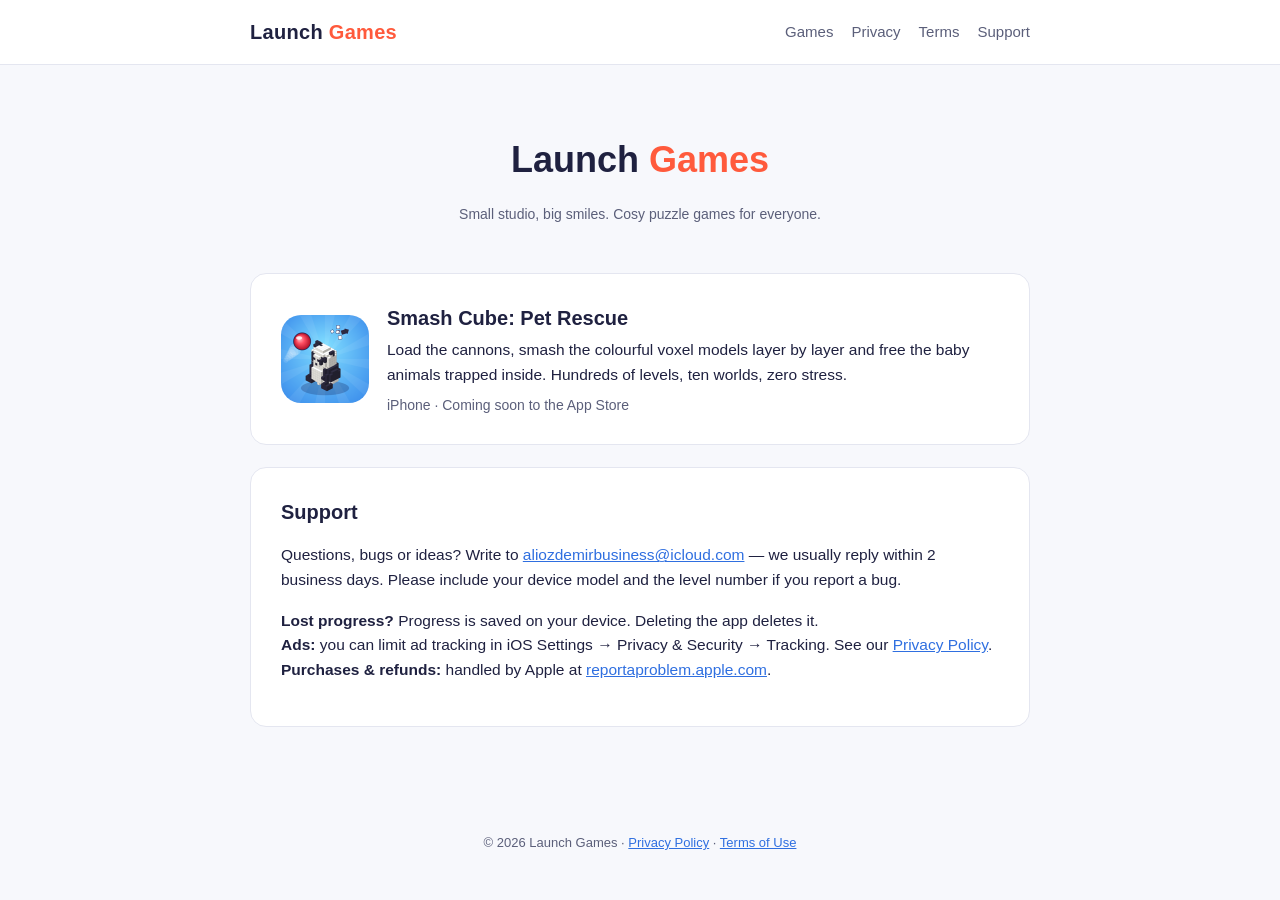
==== index.html @ 48f54eea "Initial commit" ====
<!doctype html>
<html lang="en">
<head>
<meta charset="utf-8">
<meta name="viewport" content="width=device-width, initial-scale=1">
<title>Launch Games</title>
<meta name="description" content="Launch Games – cosy puzzle games. Makers of Smash Cube: Pet Rescue.">
<link rel="stylesheet" href="style.css">
</head>
<body>
<header><div class="wrap"><a class="logo" href="index.html">Launch <span>Games</span></a>
<nav><a href="index.html">Games</a><a href="privacy.html">Privacy</a><a href="terms.html">Terms</a><a href="#support">Support</a></nav></div></header>
<main><div class="wrap">
<div class="hero">
<h1>Launch <span style="color:var(--brand)">Games</span></h1>
<p class="meta">Small studio, big smiles. Cosy puzzle games for everyone.</p>
</div>

<div class="card game">
<img class="ic" src="icon.png" alt="Smash Cube icon">
<div>
<h2 style="margin:0 0 4px">Smash Cube: Pet Rescue</h2>
<p style="margin:0">Load the cannons, smash the colourful voxel models layer by layer and free the baby animals trapped inside. Hundreds of levels, ten worlds, zero stress.</p>
<p class="meta" style="margin:6px 0 0">iPhone · Coming soon to the App Store</p>
</div>
</div>

<div class="card" id="support">
<h2 style="margin-top:0">Support</h2>
<p>Questions, bugs or ideas? Write to <a href="mailto:aliozdemirbusiness@icloud.com">aliozdemirbusiness@icloud.com</a> — we usually reply within 2 business days. Please include your device model and the level number if you report a bug.</p>
<p><b>Lost progress?</b> Progress is saved on your device. Deleting the app deletes it.<br>
<b>Ads:</b> you can limit ad tracking in iOS Settings → Privacy &amp; Security → Tracking. See our <a href="privacy.html">Privacy Policy</a>.<br>
<b>Purchases &amp; refunds:</b> handled by Apple at <a href="https://reportaproblem.apple.com">reportaproblem.apple.com</a>.</p>
</div>
</div></main>
<footer>© 2026 Launch Games · <a href="privacy.html">Privacy Policy</a> · <a href="terms.html">Terms of Use</a></footer>
</body>
</html>
---- style.css ----
:root{--ink:#1f2140;--muted:#5b5f7a;--brand:#ff5a3c;--bg:#f7f8fc;--card:#fff;--line:#e4e6f0}
*{box-sizing:border-box}
body{margin:0;font-family:-apple-system,BlinkMacSystemFont,"Segoe UI",Roboto,Helvetica,Arial,sans-serif;background:var(--bg);color:var(--ink);line-height:1.6}
header{background:#fff;border-bottom:1px solid var(--line)}
.wrap{max-width:820px;margin:0 auto;padding:0 20px}
header .wrap{display:flex;align-items:center;justify-content:space-between;height:64px}
.logo{font-weight:800;font-size:20px;letter-spacing:.3px;color:var(--ink);text-decoration:none}
.logo span{color:var(--brand)}
nav a{color:var(--muted);text-decoration:none;margin-left:18px;font-size:15px}
nav a:hover{color:var(--ink)}
main .wrap{padding:36px 20px 60px}
.card{background:var(--card);border:1px solid var(--line);border-radius:16px;padding:28px 30px;margin-bottom:22px}
h1{font-size:30px;margin:0 0 6px}
h2{font-size:20px;margin:28px 0 8px}
h3{font-size:16px;margin:18px 0 6px}
p,li{font-size:15.5px}
.meta{color:var(--muted);font-size:14px;margin-bottom:18px}
table{border-collapse:collapse;width:100%;font-size:14.5px;margin:10px 0}
th,td{border:1px solid var(--line);padding:8px 10px;text-align:left;vertical-align:top}
th{background:#f1f2f8}
.lang{font-size:14px;color:var(--muted)}
.lang a{color:var(--brand)}
footer{color:var(--muted);font-size:13px;text-align:center;padding:24px}
.hero{text-align:center;padding:30px 10px}
.hero h1{font-size:36px}
.game{display:flex;gap:18px;align-items:center}
.game .ic{width:88px;height:88px;border-radius:20px;background:linear-gradient(135deg,#ffd23c,#ff5a3c);flex:none}
a{color:#2f6fe0}
@media(max-width:560px){.card{padding:20px}h1{font-size:25px}nav a{margin-left:12px}}
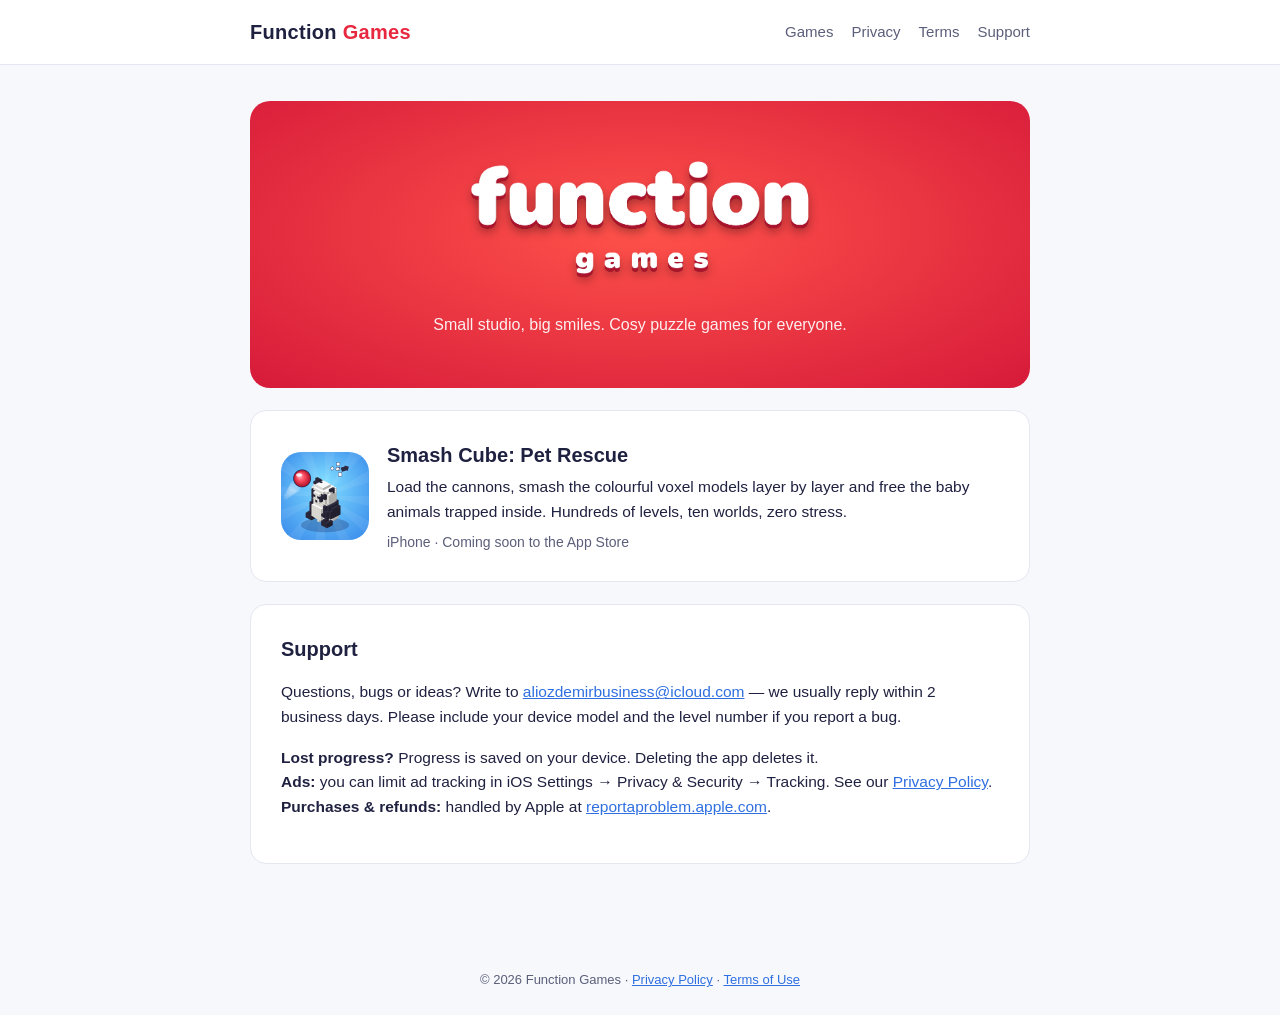
==== commit 21d39ef0: "Rebrand site and legal texts to Function Games Co-Authored-By: Claude Opus 5.5 <noreply@anthropic.co" ====
--- a/index.html
+++ b/index.html
@@ -3,17 +3,17 @@
 <head>
 <meta charset="utf-8">
 <meta name="viewport" content="width=device-width, initial-scale=1">
-<title>Launch Games</title>
-<meta name="description" content="Launch Games – cosy puzzle games. Makers of Smash Cube: Pet Rescue.">
+<title>Function Games</title>
+<meta name="description" content="Function Games – cosy puzzle games. Makers of Smash Cube: Pet Rescue.">
 <link rel="stylesheet" href="style.css">
 </head>
 <body>
-<header><div class="wrap"><a class="logo" href="index.html">Launch <span>Games</span></a>
+<header><div class="wrap"><a class="logo" href="index.html">Function <span>Games</span></a>
 <nav><a href="index.html">Games</a><a href="privacy.html">Privacy</a><a href="terms.html">Terms</a><a href="#support">Support</a></nav></div></header>
 <main><div class="wrap">
-<div class="hero">
-<h1>Launch <span style="color:var(--brand)">Games</span></h1>
-<p class="meta">Small studio, big smiles. Cosy puzzle games for everyone.</p>
+<div class="brandhero">
+<img src="wordmark.png" alt="Function Games">
+<p>Small studio, big smiles. Cosy puzzle games for everyone.</p>
 </div>
 
 <div class="card game">
@@ -33,6 +33,6 @@
 <b>Purchases &amp; refunds:</b> handled by Apple at <a href="https://reportaproblem.apple.com">reportaproblem.apple.com</a>.</p>
 </div>
 </div></main>
-<footer>© 2026 Launch Games · <a href="privacy.html">Privacy Policy</a> · <a href="terms.html">Terms of Use</a></footer>
+<footer>© 2026 Function Games · <a href="privacy.html">Privacy Policy</a> · <a href="terms.html">Terms of Use</a></footer>
 </body>
 </html>
--- a/style.css
+++ b/style.css
@@ -1,4 +1,4 @@
-:root{--ink:#1f2140;--muted:#5b5f7a;--brand:#ff5a3c;--bg:#f7f8fc;--card:#fff;--line:#e4e6f0}
+:root{--ink:#1f2140;--muted:#5b5f7a;--brand:#e8283f;--bg:#f7f8fc;--card:#fff;--line:#e4e6f0}
 *{box-sizing:border-box}
 body{margin:0;font-family:-apple-system,BlinkMacSystemFont,"Segoe UI",Roboto,Helvetica,Arial,sans-serif;background:var(--bg);color:var(--ink);line-height:1.6}
 header{background:#fff;border-bottom:1px solid var(--line)}
@@ -27,3 +27,6 @@
 .game .ic{width:88px;height:88px;border-radius:20px;background:linear-gradient(135deg,#ffd23c,#ff5a3c);flex:none}
 a{color:#2f6fe0}
 @media(max-width:560px){.card{padding:20px}h1{font-size:25px}nav a{margin-left:12px}}
+.brandhero{background:radial-gradient(ellipse at 50% 45%,#ff524a 0%,#d61a3a 100%);border-radius:20px;padding:56px 20px 50px;text-align:center;margin-bottom:22px}
+.brandhero img{width:min(360px,80%);height:auto}
+.brandhero p{color:#fff;opacity:.92;margin:14px 0 0;font-size:16px}
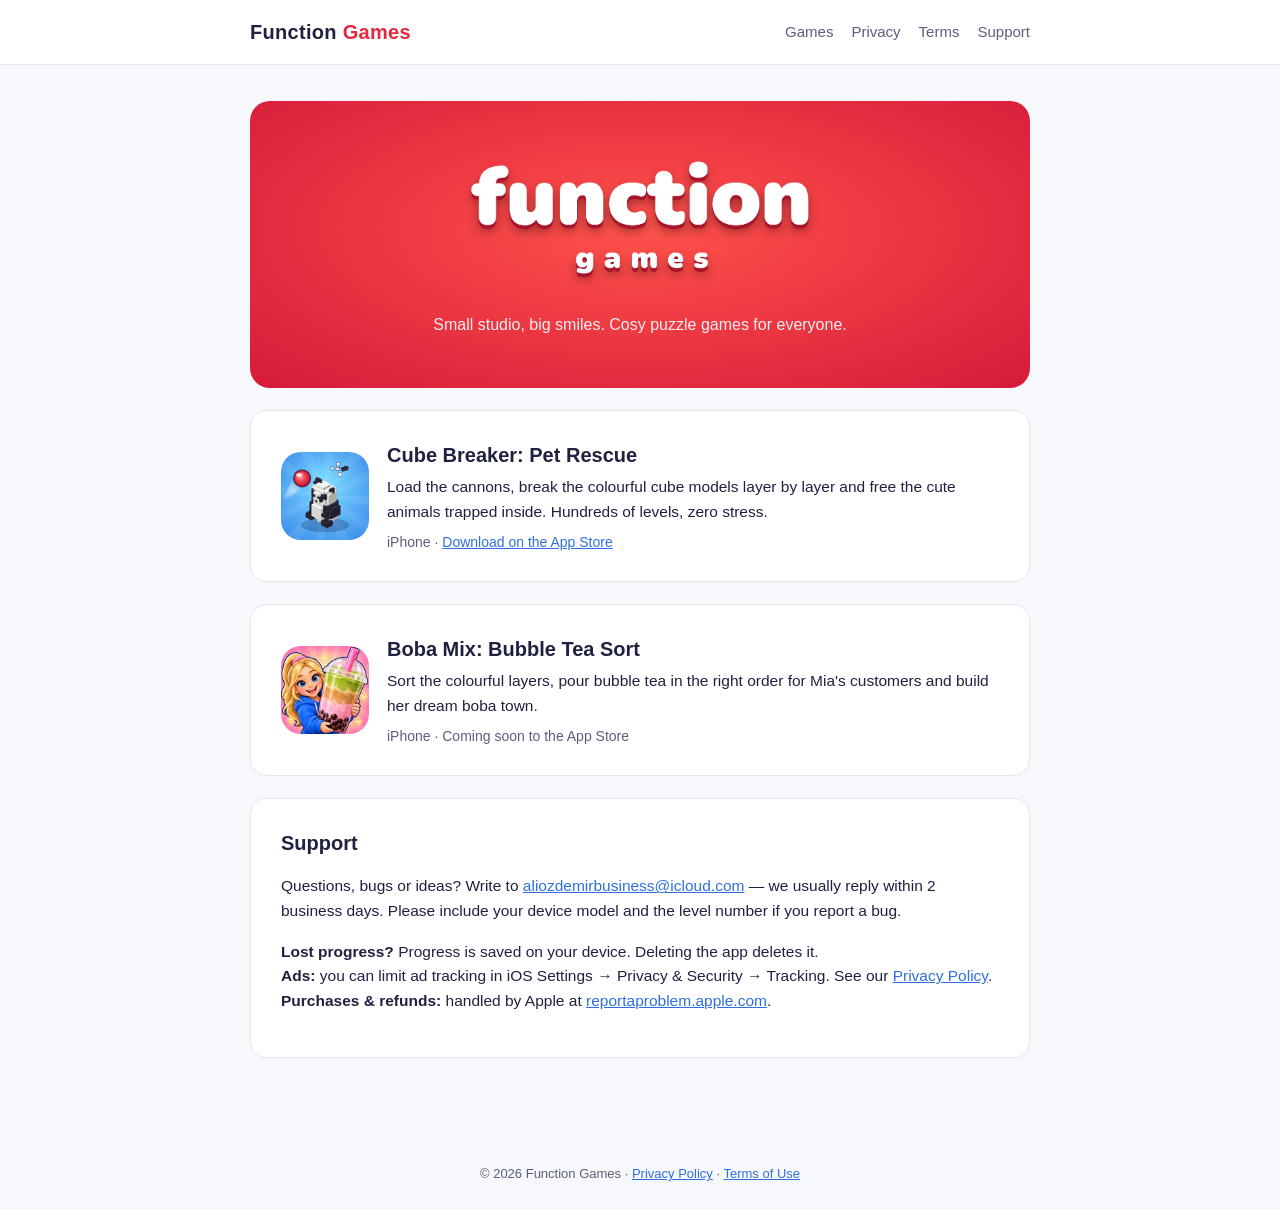
==== commit cc8869c5: "Site: Cube Breaker live, add Boba Mix" ====
--- a/index.html
+++ b/index.html
@@ -4,7 +4,7 @@
 <meta charset="utf-8">
 <meta name="viewport" content="width=device-width, initial-scale=1">
 <title>Function Games</title>
-<meta name="description" content="Function Games – cosy puzzle games. Makers of Smash Cube: Pet Rescue.">
+<meta name="description" content="Function Games – cosy puzzle games. Makers of Cube Breaker: Pet Rescue and Boba Mix.">
 <link rel="stylesheet" href="style.css">
 </head>
 <body>
@@ -17,10 +17,19 @@
 </div>
 
 <div class="card game">
-<img class="ic" src="icon.png" alt="Smash Cube icon">
+<img class="ic" src="icon.png" alt="Cube Breaker icon">
 <div>
-<h2 style="margin:0 0 4px">Smash Cube: Pet Rescue</h2>
-<p style="margin:0">Load the cannons, smash the colourful voxel models layer by layer and free the baby animals trapped inside. Hundreds of levels, ten worlds, zero stress.</p>
+<h2 style="margin:0 0 4px">Cube Breaker: Pet Rescue</h2>
+<p style="margin:0">Load the cannons, break the colourful cube models layer by layer and free the cute animals trapped inside. Hundreds of levels, zero stress.</p>
+<p class="meta" style="margin:6px 0 0">iPhone · <a href="https://apps.apple.com/app/id6816626234">Download on the App Store</a></p>
+</div>
+</div>
+
+<div class="card game">
+<img class="ic" src="boba_icon.png" alt="Boba Mix icon">
+<div>
+<h2 style="margin:0 0 4px">Boba Mix: Bubble Tea Sort</h2>
+<p style="margin:0">Sort the colourful layers, pour bubble tea in the right order for Mia's customers and build her dream boba town.</p>
 <p class="meta" style="margin:6px 0 0">iPhone · Coming soon to the App Store</p>
 </div>
 </div>
